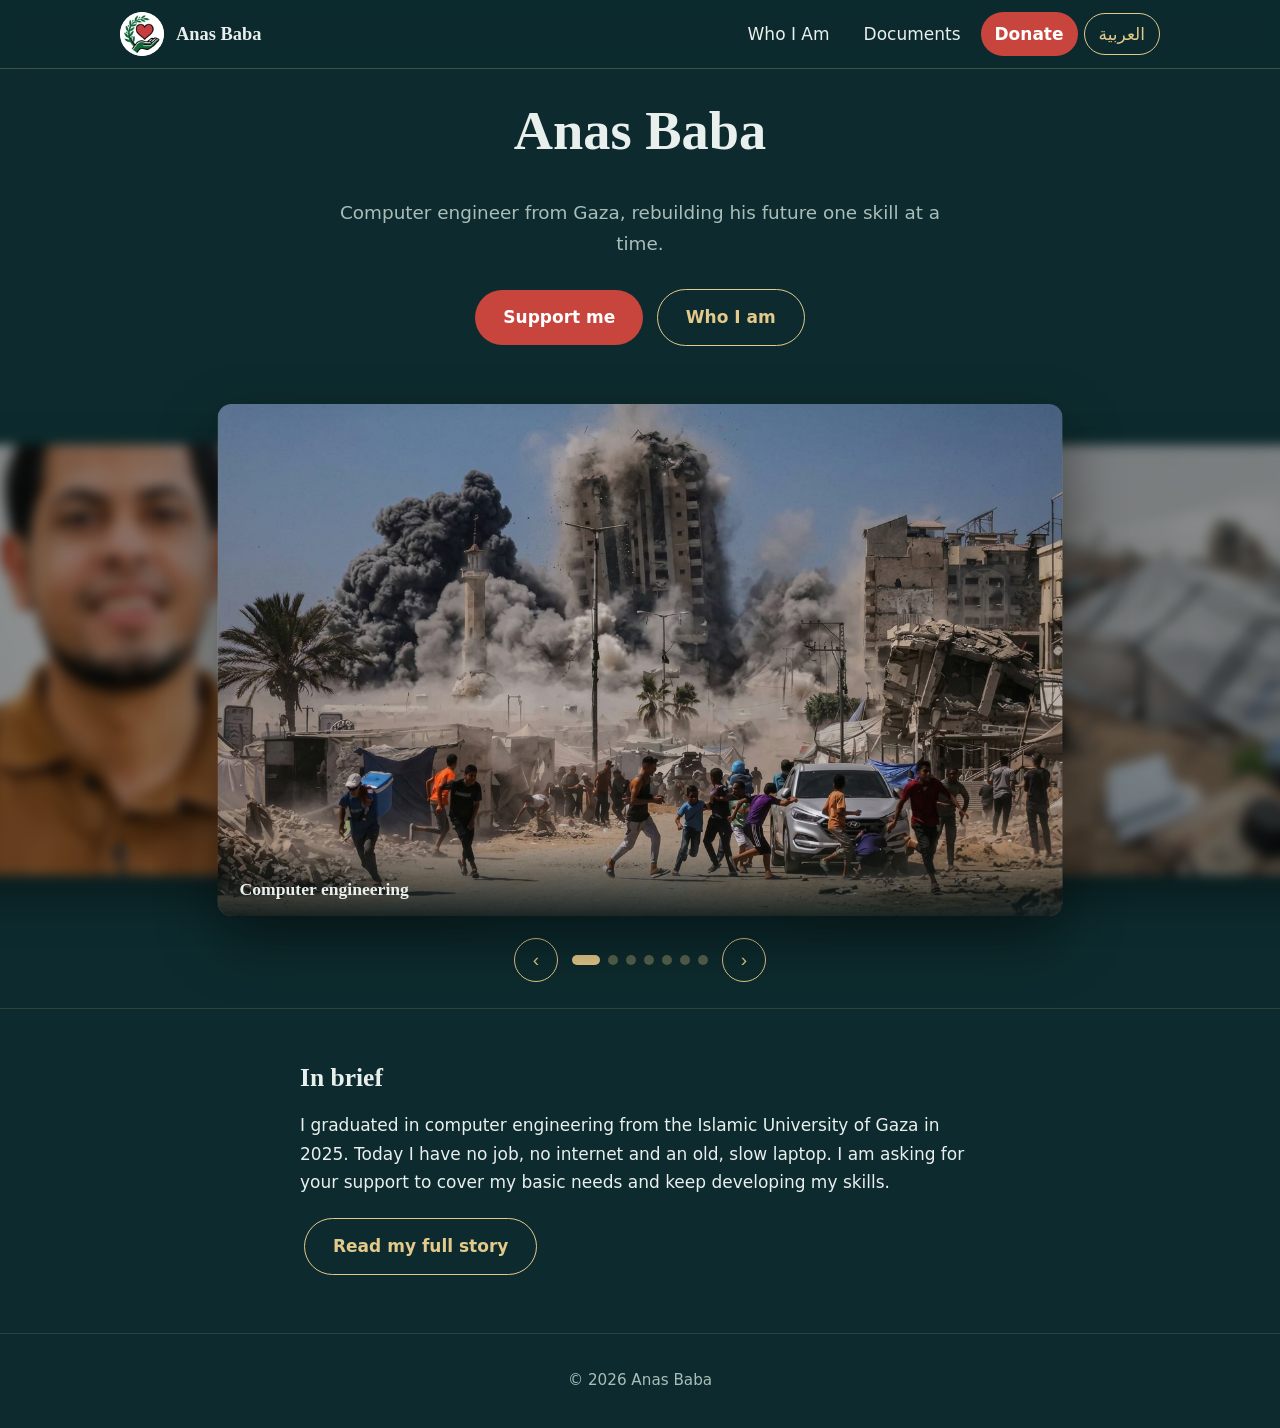
==== index.html @ 45c35562 "update images" ====
<!DOCTYPE html>
<html lang="en" dir="ltr">
<head>
<meta charset="utf-8">
<meta name="viewport" content="width=device-width, initial-scale=1">
<title>Home | Anas Baba</title>
<meta name="description" content="Anas Baba, a computer engineer from Gaza, is asking for support to cover basic needs and keep learning.">
<link rel="icon" href="assets/img/logo.webp" type="image/webp">
<link rel="stylesheet" href="css/style.css">
<noscript><style>#loader{display:none}</style></noscript>
</head>
<body>
<div id="loader" role="status" aria-label="Loading"><img src="assets/img/logo.webp" width="96" height="96" alt="Anas Baba logo"><div class="ring"></div></div>
<header><div class="wrap bar">
<a class="brand" href="index.html"><img src="assets/img/logo.webp" width="44" height="44" alt=""><span data-i18n="brand">Anas Baba</span></a>
<nav aria-label="Main">
<a href="about.html" data-i18n="nav.about">Who I Am</a>
<a href="documents.html" data-i18n="nav.docs">Documents</a>
<a class="donate" href="donate.html" data-i18n="nav.donate">Donate</a>
<button id="lang" type="button" aria-label="Language">العربية</button>
</nav></div></header>
<main>
<section class="hero wrap">
<h1 data-i18n="brand">Anas Baba</h1>
<p data-i18n="h.tag">Computer engineer from Gaza, rebuilding his future one skill at a time.</p>
<a class="btn primary" href="donate.html" data-i18n="h.support">Support me</a>
<a class="btn ghost" href="about.html" data-i18n="h.about">Who I am</a>
</section>
<section class="slider" aria-roledescription="carousel" aria-label="Photos">
<div class="stage">
<figure class="slide"><img src="assets/img/1.webp" width="1600" height="900" alt="1" data-i18n-alt="s1"><figcaption data-i18n="s1">Computer engineering</figcaption></figure>
<figure class="slide"><img src="assets/img/2.webp" width="1600" height="900" alt="2" data-i18n-alt="s2" loading="lazy"><figcaption data-i18n="s2">Teaching and mentoring</figcaption></figure>
<figure class="slide"><img src="assets/img/3.webp" width="1600" height="900" alt="3" data-i18n-alt="s3" loading="lazy"><figcaption data-i18n="s3">Resilience</figcaption></figure>
<figure class="slide"><img src="assets/img/4.webp" width="1600" height="900" alt="4" data-i18n-alt="s4" loading="lazy"><figcaption data-i18n="s4">Caption 4</figcaption></figure>
<figure class="slide"><img src="assets/img/5.webp" width="1600" height="900" alt="5" data-i18n-alt="s5" loading="lazy"><figcaption data-i18n="s5">Caption 5</figcaption></figure>
<figure class="slide"><img src="assets/img/6.webp" width="1600" height="900" alt="6" data-i18n-alt="s6" loading="lazy"><figcaption data-i18n="s6">Caption 6</figcaption></figure>
<figure class="slide"><img src="assets/img/7.webp" width="1600" height="900" alt="7" data-i18n-alt="s7" loading="lazy"><figcaption data-i18n="s7">Caption 7</figcaption></figure>
</div>
<div class="ctrl"><button id="prev" type="button" aria-label="Previous">&#8249;</button><div class="dots"></div><button id="next" type="button" aria-label="Next">&#8250;</button></div>
</section>
<section class="block"><div class="wrap narrow">
<h2 data-i18n="h.brief.t">In brief</h2>
<p data-i18n="h.brief">I graduated in computer engineering from the Islamic University of Gaza in 2025. Today I have no job, no internet and an old, slow laptop. I am asking for your support to cover my basic needs and keep developing my skills.</p>
<a class="btn ghost" href="about.html" data-i18n="h.more">Read my full story</a>
</div></section>
</main>
<footer><div class="wrap" data-i18n="f">© 2026 Anas Baba</div></footer>
<script src="js/main.js"></script>
</body>
</html>
---- css/style.css ----
:root{--ink:#0d2b2e;--ink2:#143c40;--sand:#e3c98a;--paper:#f6f4ee;--text:#e9efec;--muted:#a9bdb9;--red:#c8453d;--r:14px}
*{box-sizing:border-box}
html{scroll-behavior:smooth}
body{margin:0;background:var(--ink);color:var(--text);font:17px/1.7 "Segoe UI",system-ui,-apple-system,Tahoma,sans-serif}
h1,h2,h3{font-family:Georgia,"Palatino Linotype",Palatino,"Traditional Arabic",serif;line-height:1.2;margin:0 0 .6em;font-weight:600}
a{color:var(--sand)}
img{max-width:100%;height:auto}
:focus-visible{outline:3px solid var(--sand);outline-offset:3px}
.wrap{max-width:1080px;margin:0 auto;padding:0 20px}
/* loader */
#loader{position:fixed;inset:0;z-index:99;background:var(--ink);display:grid;place-content:center;justify-items:center;gap:26px;transition:opacity .5s,visibility .5s}
#loader.hide{opacity:0;visibility:hidden}
#loader img{width:96px;height:96px}
.ring{width:54px;height:54px;border:4px solid rgba(227,201,138,.2);border-top-color:var(--sand);border-radius:50%;animation:spin .9s linear infinite}
@keyframes spin{to{transform:rotate(360deg)}}
/* header */
header{position:sticky;top:0;z-index:20;background:rgba(13,43,46,.92);backdrop-filter:blur(10px);border-bottom:1px solid rgba(227,201,138,.25)}
.bar{display:flex;align-items:center;gap:18px;min-height:68px;flex-wrap:wrap}
.brand{display:flex;align-items:center;gap:12px;text-decoration:none;color:var(--text);font:600 1.15rem Georgia,serif;margin-inline-end:auto}
.brand img{width:44px;height:44px}
nav{display:flex;gap:6px;align-items:center;flex-wrap:wrap}
nav a{color:var(--text);text-decoration:none;padding:8px 14px;border-radius:999px}
nav a:hover,nav a[aria-current]{background:rgba(227,201,138,.14)}
nav a.donate{background:var(--red);color:#fff;font-weight:600}
nav a.donate:hover{background:#d8564d}
#lang{background:none;border:1px solid var(--sand);color:var(--sand);border-radius:999px;padding:6px 14px;cursor:pointer;font:inherit}
/* slider */
.slider{padding:44px 0 26px;overflow:hidden}
.stage{position:relative;height:clamp(230px,40vw,540px);direction:ltr}
.slide{position:absolute;inset-block:0;left:50%;width:min(66%,940px);margin:0;border-radius:var(--r);overflow:hidden;transition:transform .7s cubic-bezier(.2,.7,.2,1),filter .7s,opacity .7s;transform:translateX(-50%);opacity:0;pointer-events:none;box-shadow:0 24px 60px rgba(0,0,0,.45)}
.slide img{display:block;width:100%;height:100%;object-fit:cover}
.slide figcaption{position:absolute;inset-inline:0;bottom:0;padding:34px 22px 16px;background:linear-gradient(transparent,rgba(5,20,22,.85));font:600 1.1rem Georgia,serif}
.slide[data-pos="0"]{opacity:1;z-index:3;pointer-events:auto}
.slide[data-pos="-1"]{opacity:.9;z-index:2;transform:translateX(-112%) scale(.84);filter:blur(7px) brightness(.65)}
.slide[data-pos="1"]{opacity:.9;z-index:2;transform:translateX(12%) scale(.84);filter:blur(7px) brightness(.65)}
.slide[data-pos="-1"] figcaption,.slide[data-pos="1"] figcaption{opacity:0}
.ctrl{display:flex;justify-content:center;align-items:center;gap:14px;margin-top:22px;direction:ltr}
.ctrl button{width:44px;height:44px;border-radius:50%;border:1px solid var(--sand);background:none;color:var(--sand);font-size:1.2rem;cursor:pointer}
.ctrl button:hover{background:rgba(227,201,138,.15)}
.dots{display:flex;gap:8px}
.dots button{width:10px;height:10px;padding:0;border:0;background:rgba(227,201,138,.35)}
.dots button[aria-current="true"]{background:var(--sand);width:28px;border-radius:6px}
/* hero + sections */
.hero{text-align:center;padding:30px 0 10px}
.hero h1{font-size:clamp(2rem,5vw,3.4rem)}
.hero p{max-width:640px;margin:0 auto 1.4em;color:var(--muted);font-size:1.15rem}
.btn{display:inline-block;padding:13px 28px;border-radius:999px;text-decoration:none;font-weight:600;margin:4px}
.btn.primary{background:var(--red);color:#fff}
.btn.primary:hover{background:#d8564d}
.btn.ghost{border:1px solid var(--sand);color:var(--sand)}
.btn.wa{background:#1f9d55;color:#fff}
section.block{padding:54px 0;border-top:1px solid rgba(227,201,138,.15)}
.page-title{padding:56px 0 8px}
.page-title h1{font-size:clamp(2rem,4.5vw,3rem)}
.narrow{max-width:720px}
.panel{background:var(--ink2);border:1px solid rgba(227,201,138,.22);border-radius:var(--r);padding:24px 26px}
.grid{display:grid;grid-template-columns:repeat(auto-fit,minmax(260px,1fr));gap:18px}
.muted{color:var(--muted)}
ul.clean{padding-inline-start:1.2em}
.links a{display:block;padding:6px 0}
footer{padding:34px 0;text-align:center;color:var(--muted);border-top:1px solid rgba(227,201,138,.15);font-size:.95rem}
/* rtl */
html[dir=rtl] body{font-family:"Segoe UI",Tahoma,"Noto Naskh Arabic",sans-serif;line-height:1.9}
@media(max-width:640px){.slide{width:72%}.slide[data-pos="-1"]{transform:translateX(-104%) scale(.82)}.slide[data-pos="1"]{transform:translateX(4%) scale(.82)}}
@media(prefers-reduced-motion:reduce){*{animation-duration:.01ms!important;transition-duration:.01ms!important}}
.memorial{border-inline-start:4px solid var(--sand)}
#loader img,.brand img{border-radius:50%;background:#fff}
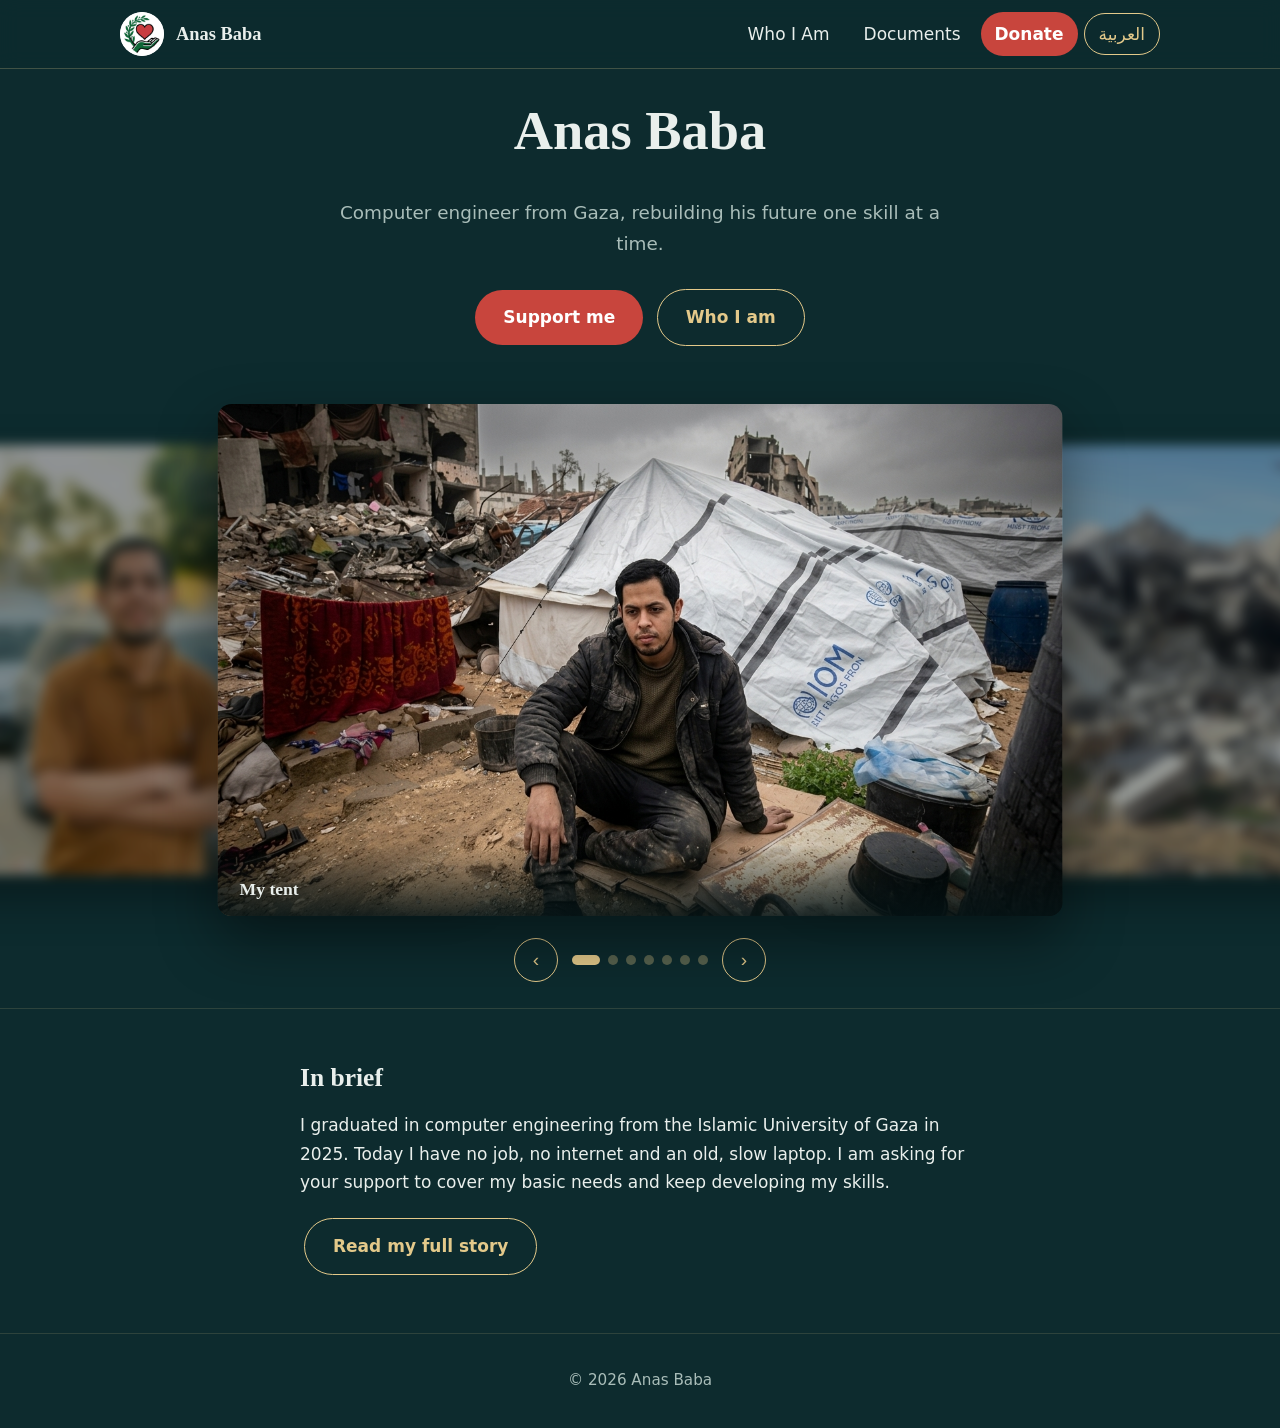
==== commit 40790961: "update-images" ====
--- a/index.html
+++ b/index.html
@@ -5,6 +5,15 @@
 <meta name="viewport" content="width=device-width, initial-scale=1">
 <title>Home | Anas Baba</title>
 <meta name="description" content="Anas Baba, a computer engineer from Gaza, is asking for support to cover basic needs and keep learning.">
+<meta name="description" content="Anas Baba, a computer engineer from Gaza, is asking for support to cover basic needs and keep learning.">
+<meta property="og:type" content="website">
+<meta property="og:title" content="Help Anas from Gaza">
+<meta property="og:description" content="Computer engineer from Gaza, asking for support to cover basic needs and keep learning. ساعدوا أنس من غزة">
+<meta property="og:url" content="https://anas94-ba.github.io/support-anas/">
+<meta property="og:image" content="https://anas94-ba.github.io/support-anas/assets/img/og.jpg">
+<meta property="og:image:width" content="1200">
+<meta property="og:image:height" content="630">
+<meta name="twitter:card" content="summary_large_image">
 <link rel="icon" href="assets/img/logo.webp" type="image/webp">
 <link rel="stylesheet" href="css/style.css">
 <noscript><style>#loader{display:none}</style></noscript>
@@ -28,13 +37,13 @@
 </section>
 <section class="slider" aria-roledescription="carousel" aria-label="Photos">
 <div class="stage">
-<figure class="slide"><img src="assets/img/1.webp" width="1600" height="900" alt="1" data-i18n-alt="s1"><figcaption data-i18n="s1">Computer engineering</figcaption></figure>
-<figure class="slide"><img src="assets/img/2.webp" width="1600" height="900" alt="2" data-i18n-alt="s2" loading="lazy"><figcaption data-i18n="s2">Teaching and mentoring</figcaption></figure>
-<figure class="slide"><img src="assets/img/3.webp" width="1600" height="900" alt="3" data-i18n-alt="s3" loading="lazy"><figcaption data-i18n="s3">Resilience</figcaption></figure>
-<figure class="slide"><img src="assets/img/4.webp" width="1600" height="900" alt="4" data-i18n-alt="s4" loading="lazy"><figcaption data-i18n="s4">Caption 4</figcaption></figure>
-<figure class="slide"><img src="assets/img/5.webp" width="1600" height="900" alt="5" data-i18n-alt="s5" loading="lazy"><figcaption data-i18n="s5">Caption 5</figcaption></figure>
-<figure class="slide"><img src="assets/img/6.webp" width="1600" height="900" alt="6" data-i18n-alt="s6" loading="lazy"><figcaption data-i18n="s6">Caption 6</figcaption></figure>
-<figure class="slide"><img src="assets/img/7.webp" width="1600" height="900" alt="7" data-i18n-alt="s7" loading="lazy"><figcaption data-i18n="s7">Caption 7</figcaption></figure>
+<figure class="slide"><img src="assets/img/1.webp" width="1600" height="900" alt="1" data-i18n-alt="s1"><figcaption data-i18n="s1">My tent</figcaption></figure>
+<figure class="slide"><img src="assets/img/2.webp" width="1600" height="900" alt="2" data-i18n-alt="s2" loading="lazy"><figcaption data-i18n="s2">My home after the war</figcaption></figure>
+<figure class="slide"><img src="assets/img/3.webp" width="1600" height="900" alt="3" data-i18n-alt="s3" loading="lazy"><figcaption data-i18n="s3">Fear</figcaption></figure>
+<figure class="slide"><img src="assets/img/4.webp" width="1600" height="900" alt="4" data-i18n-alt="s4" loading="lazy"><figcaption data-i18n="s4">Scarcity of drinking water</figcaption></figure>
+<figure class="slide"><img src="assets/img/5.webp" width="1600" height="900" alt="5" data-i18n-alt="s5" loading="lazy"><figcaption data-i18n="s5">Starvation</figcaption></figure>
+<figure class="slide"><img src="assets/img/6.webp" width="1600" height="900" alt="6" data-i18n-alt="s6" loading="lazy"><figcaption data-i18n="s6">My home before the war</figcaption></figure>
+<figure class="slide"><img src="assets/img/7.webp" width="1600" height="900" alt="7" data-i18n-alt="s7" loading="lazy"><figcaption data-i18n="s7">Me before the war</figcaption></figure>
 </div>
 <div class="ctrl"><button id="prev" type="button" aria-label="Previous">&#8249;</button><div class="dots"></div><button id="next" type="button" aria-label="Next">&#8250;</button></div>
 </section>
